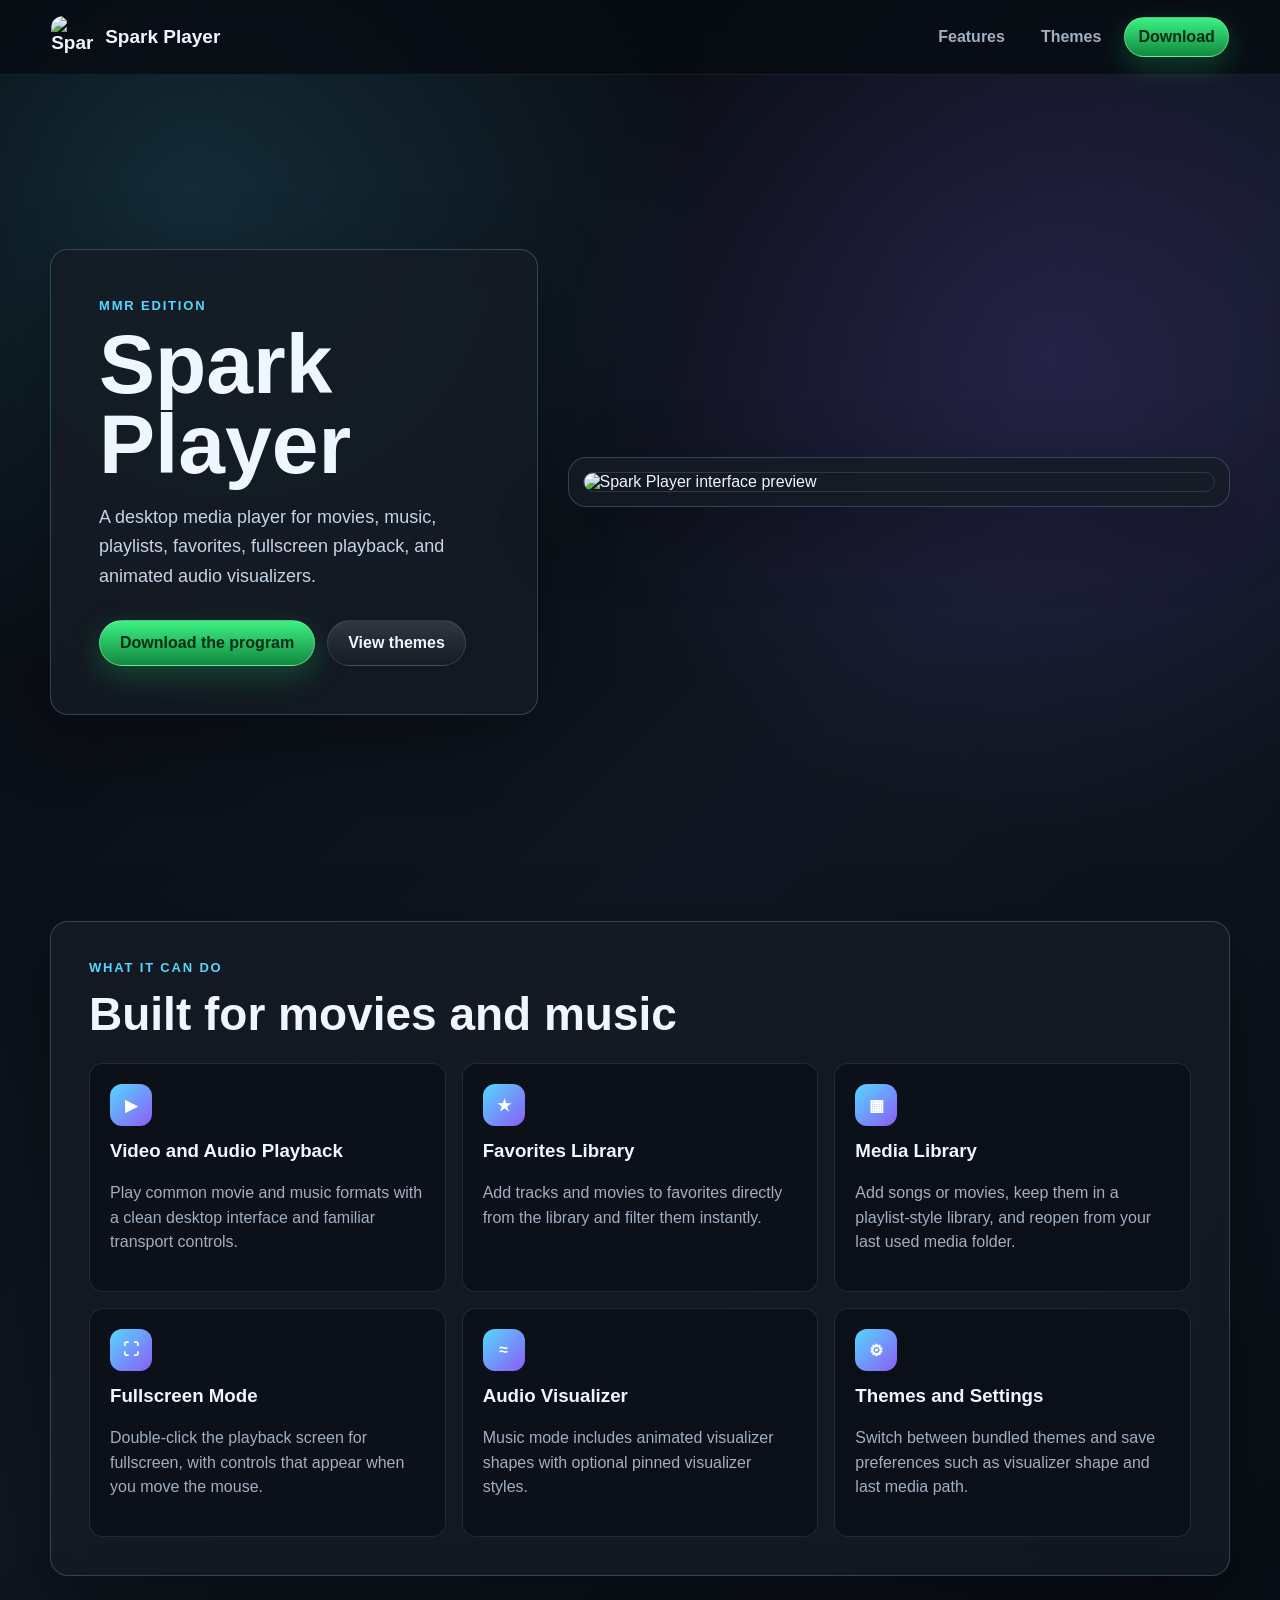
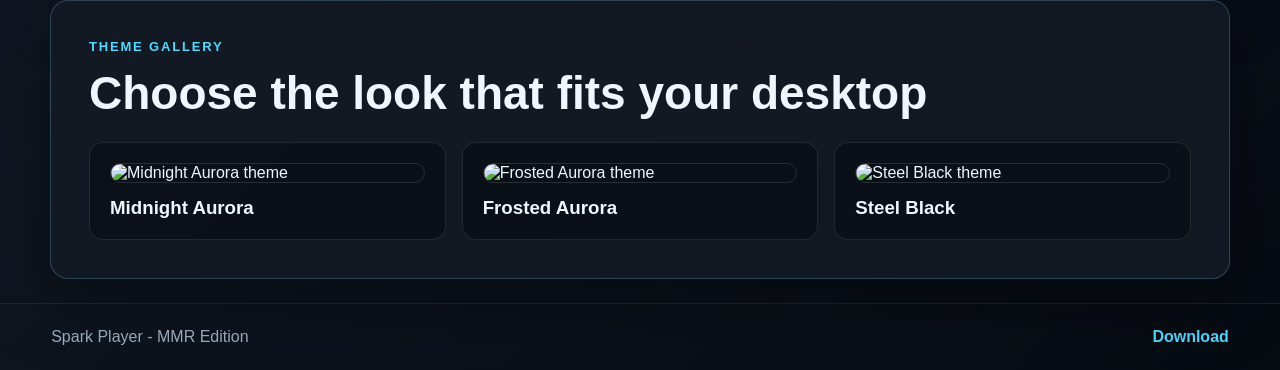
==== index.html @ 596bd207 "first upload" ====
<!doctype html>
<html lang="en">
<head>
  <meta charset="utf-8">
  <meta name="viewport" content="width=device-width, initial-scale=1">
  <title>Spark Player - Premium Media Suite</title>
  <link rel="stylesheet" href="styles.css">
</head>
<body>
  <header class="site-header">
    <a class="brand" href="index.html">
      <img src="assets/spark-icon.png" alt="Spark Player icon">
      <span>Spark Player</span>
    </a>
    <nav>
      <a href="#features">Features</a>
      <a href="#themes">Themes</a>
      <a href="download.html" class="nav-button">Download</a>
    </nav>
  </header>

  <main>
    <section class="hero">
      <div class="hero-copy">
        <p class="eyebrow">MMR Edition</p>
        <h1>Spark Player</h1>
        <p class="lead">A desktop media player for movies, music, playlists, favorites, fullscreen playback, and animated audio visualizers.</p>
        <div class="hero-actions">
          <a class="primary-action" href="download.html">Download the program</a>
          <a class="secondary-action" href="#themes">View themes</a>
        </div>
      </div>
      <div class="hero-preview">
        <img src="assets/themes/steel-ui.png" alt="Spark Player interface preview">
      </div>
    </section>

    <section id="features" class="section">
      <div class="section-title">
        <p class="eyebrow">What it can do</p>
        <h2>Built for movies and music</h2>
      </div>
      <div class="feature-grid">
        <article>
          <span class="feature-icon">▶</span>
          <h3>Video and Audio Playback</h3>
          <p>Play common movie and music formats with a clean desktop interface and familiar transport controls.</p>
        </article>
        <article>
          <span class="feature-icon">★</span>
          <h3>Favorites Library</h3>
          <p>Add tracks and movies to favorites directly from the library and filter them instantly.</p>
        </article>
        <article>
          <span class="feature-icon">▦</span>
          <h3>Media Library</h3>
          <p>Add songs or movies, keep them in a playlist-style library, and reopen from your last used media folder.</p>
        </article>
        <article>
          <span class="feature-icon">⛶</span>
          <h3>Fullscreen Mode</h3>
          <p>Double-click the playback screen for fullscreen, with controls that appear when you move the mouse.</p>
        </article>
        <article>
          <span class="feature-icon">≈</span>
          <h3>Audio Visualizer</h3>
          <p>Music mode includes animated visualizer shapes with optional pinned visualizer styles.</p>
        </article>
        <article>
          <span class="feature-icon">⚙</span>
          <h3>Themes and Settings</h3>
          <p>Switch between bundled themes and save preferences such as visualizer shape and last media path.</p>
        </article>
      </div>
    </section>

    <section id="themes" class="section">
      <div class="section-title">
        <p class="eyebrow">Theme gallery</p>
        <h2>Choose the look that fits your desktop</h2>
      </div>
      <div class="theme-grid">
        <article class="theme-card">
          <img src="assets/themes/midnight-ui.png" alt="Midnight Aurora theme">
          <h3>Midnight Aurora</h3>
        </article>
        <article class="theme-card">
          <img src="assets/themes/frosted-ui.png" alt="Frosted Aurora theme">
          <h3>Frosted Aurora</h3>
        </article>
        <article class="theme-card">
          <img src="assets/themes/steel-ui.png" alt="Steel Black theme">
          <h3>Steel Black</h3>
        </article>
      </div>
    </section>
  </main>

  <footer>
    <span>Spark Player - MMR Edition</span>
    <a href="download.html">Download</a>
  </footer>
</body>
</html>
---- styles.css ----
:root {
  --bg: #070b12;
  --panel: rgba(21, 27, 37, 0.82);
  --panel-strong: #111821;
  --line: rgba(125, 211, 252, 0.24);
  --text: #eef6ff;
  --muted: #9fb0c3;
  --accent: #29e87c;
  --cyan: #55d7ff;
  --violet: #8b5cf6;
  --danger: #ef4444;
  --radius: 18px;
}

* {
  box-sizing: border-box;
}

html {
  scroll-behavior: smooth;
}

body {
  margin: 0;
  min-height: 100vh;
  color: var(--text);
  font-family: "Segoe UI", Arial, sans-serif;
  background:
    radial-gradient(circle at 15% 10%, rgba(85, 215, 255, 0.16), transparent 32rem),
    radial-gradient(circle at 82% 18%, rgba(139, 92, 246, 0.18), transparent 30rem),
    linear-gradient(135deg, #05070c 0%, #101722 48%, #070b12 100%);
}

a {
  color: inherit;
  text-decoration: none;
}

.site-header {
  position: sticky;
  top: 0;
  z-index: 10;
  display: flex;
  align-items: center;
  justify-content: space-between;
  gap: 24px;
  padding: 16px clamp(18px, 4vw, 56px);
  background: rgba(7, 11, 18, 0.82);
  border-bottom: 1px solid rgba(255, 255, 255, 0.08);
  backdrop-filter: blur(18px);
}

.brand {
  display: inline-flex;
  align-items: center;
  gap: 12px;
  font-size: 19px;
  font-weight: 800;
}

.brand img {
  width: 42px;
  height: 42px;
  border-radius: 12px;
}

nav {
  display: flex;
  align-items: center;
  gap: 10px;
}

nav a {
  padding: 10px 13px;
  color: var(--muted);
  font-weight: 700;
}

nav a:hover {
  color: var(--text);
}

.nav-button,
.primary-action,
.download-button {
  border: 1px solid rgba(134, 239, 172, 0.55);
  border-radius: 999px;
  background: linear-gradient(180deg, #3df084, #128940);
  color: #052e16;
  box-shadow: 0 10px 28px rgba(34, 197, 94, 0.28);
}

main {
  width: min(1180px, calc(100% - 36px));
  margin: 0 auto;
}

.hero {
  display: grid;
  grid-template-columns: minmax(0, 0.92fr) minmax(420px, 1.25fr);
  gap: 30px;
  align-items: center;
  min-height: calc(100vh - 78px);
  padding: 34px 0 42px;
}

.hero-copy,
.hero-preview,
.section,
.download-hero,
.download-card,
.release-note {
  border: 1px solid var(--line);
  border-radius: var(--radius);
  background: var(--panel);
  box-shadow: 0 22px 70px rgba(0, 0, 0, 0.34);
  backdrop-filter: blur(18px);
}

.hero-copy {
  padding: clamp(28px, 4vw, 48px);
}

.eyebrow {
  margin: 0 0 12px;
  color: var(--cyan);
  font-size: 13px;
  font-weight: 800;
  letter-spacing: 0.14em;
  text-transform: uppercase;
}

h1,
h2,
h3,
p {
  margin-top: 0;
}

h1 {
  margin-bottom: 18px;
  font-size: clamp(46px, 7vw, 84px);
  line-height: 0.95;
  letter-spacing: 0;
}

.lead {
  max-width: 62ch;
  color: #c5d5e7;
  font-size: 18px;
  line-height: 1.65;
}

.hero-actions {
  display: flex;
  flex-wrap: wrap;
  gap: 12px;
  margin-top: 28px;
}

.primary-action,
.secondary-action,
.download-button {
  display: inline-flex;
  align-items: center;
  justify-content: center;
  min-height: 46px;
  padding: 0 20px;
  font-weight: 800;
}

.secondary-action,
.download-button.muted {
  border: 1px solid rgba(255, 255, 255, 0.12);
  border-radius: 999px;
  background: linear-gradient(180deg, #303743, #161b24);
  color: var(--text);
  box-shadow: none;
}

.hero-preview {
  padding: 14px;
}

.hero-preview img,
.theme-card img {
  display: block;
  width: 100%;
  border-radius: 14px;
  border: 1px solid rgba(255, 255, 255, 0.12);
}

.section {
  margin: 24px 0;
  padding: clamp(24px, 4vw, 38px);
}

.section-title {
  margin-bottom: 22px;
}

.section-title h2,
.download-hero h1 {
  margin-bottom: 0;
  font-size: clamp(30px, 4vw, 46px);
}

.feature-grid,
.theme-grid,
.download-grid {
  display: grid;
  gap: 16px;
}

.feature-grid {
  grid-template-columns: repeat(3, minmax(0, 1fr));
}

.feature-grid article,
.theme-card {
  min-height: 100%;
  padding: 20px;
  border: 1px solid rgba(255, 255, 255, 0.1);
  border-radius: 14px;
  background: rgba(4, 8, 14, 0.46);
}

.feature-icon {
  display: grid;
  width: 42px;
  height: 42px;
  margin-bottom: 14px;
  place-items: center;
  border-radius: 12px;
  background: linear-gradient(135deg, var(--cyan), var(--violet));
  color: white;
  font-weight: 900;
}

.feature-grid p,
.theme-card p,
.download-card p,
.release-note p {
  color: var(--muted);
  line-height: 1.55;
}

.theme-grid {
  grid-template-columns: repeat(3, minmax(0, 1fr));
}

.theme-card h3 {
  margin: 14px 0 0;
}

.download-hero {
  margin: 34px 0 20px;
  padding: clamp(28px, 5vw, 52px);
}

.download-grid {
  grid-template-columns: repeat(3, minmax(0, 1fr));
  margin-bottom: 22px;
}

.download-card {
  display: grid;
  grid-template-rows: auto 1fr auto;
  gap: 16px;
  padding: 24px;
}

.primary-download {
  border-color: rgba(134, 239, 172, 0.54);
}

.platform-icon {
  display: grid;
  width: 58px;
  height: 58px;
  place-items: center;
  border-radius: 16px;
  background: linear-gradient(135deg, #55d7ff, #1d4ed8);
}

.windows-icon {
  grid-template-columns: 1fr 1fr;
  grid-template-rows: 1fr 1fr;
  gap: 4px;
  padding: 11px;
}

.windows-icon span {
  background: white;
  border-radius: 2px;
}

.windows-icon.small {
  background: linear-gradient(135deg, #a3aab8, #475569);
}

.apple-icon {
  font-size: 34px;
  background: linear-gradient(135deg, #f8fafc, #94a3b8);
  color: #111827;
}

.release-note {
  margin-bottom: 34px;
  padding: 22px;
}

code {
  padding: 2px 6px;
  border-radius: 6px;
  background: rgba(255, 255, 255, 0.08);
  color: #b5f7ff;
}

footer {
  display: flex;
  justify-content: space-between;
  gap: 20px;
  padding: 24px clamp(18px, 4vw, 56px);
  color: var(--muted);
  border-top: 1px solid rgba(255, 255, 255, 0.08);
}

footer a {
  color: var(--cyan);
  font-weight: 800;
}

@media (max-width: 900px) {
  .hero,
  .feature-grid,
  .theme-grid,
  .download-grid {
    grid-template-columns: 1fr;
  }

  .hero {
    min-height: auto;
  }

  .site-header {
    align-items: flex-start;
    flex-direction: column;
  }
}

@media (max-width: 560px) {
  nav {
    flex-wrap: wrap;
  }

  h1 {
    font-size: 44px;
  }

  footer {
    flex-direction: column;
  }
}
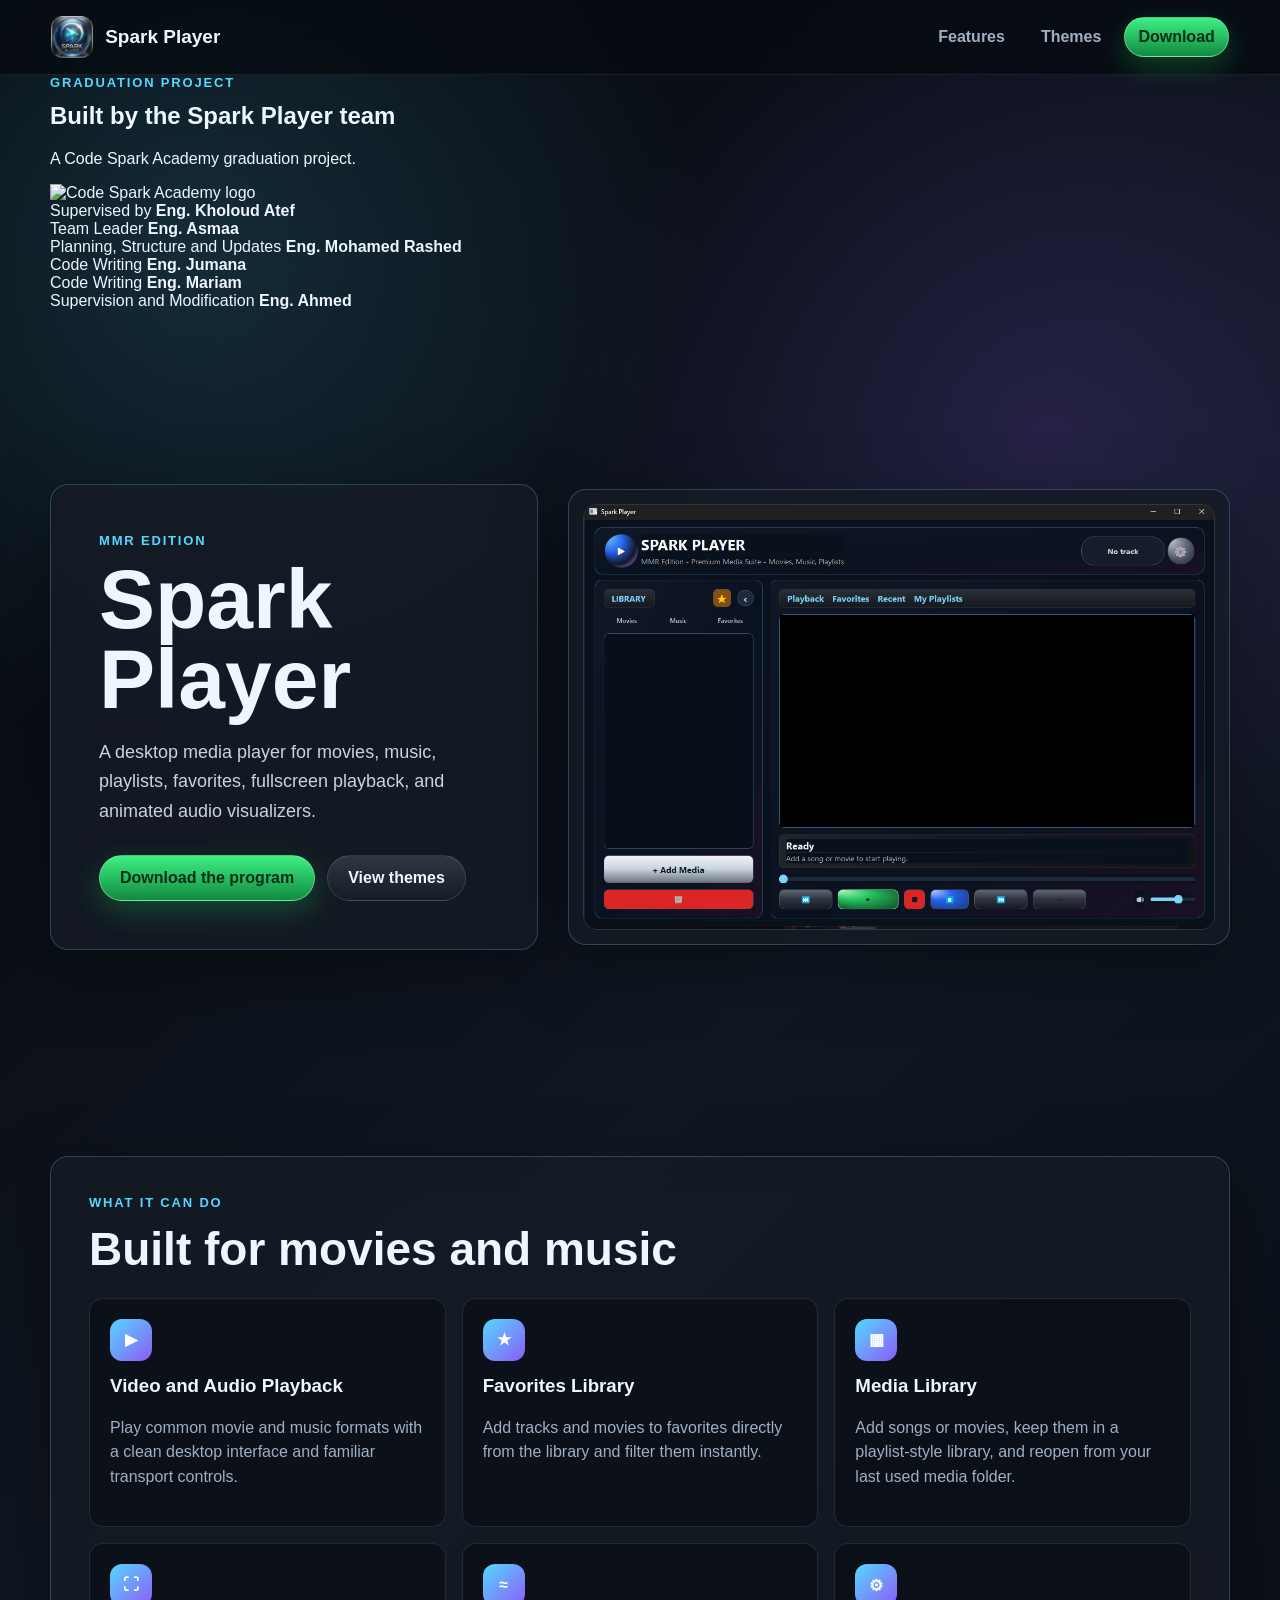
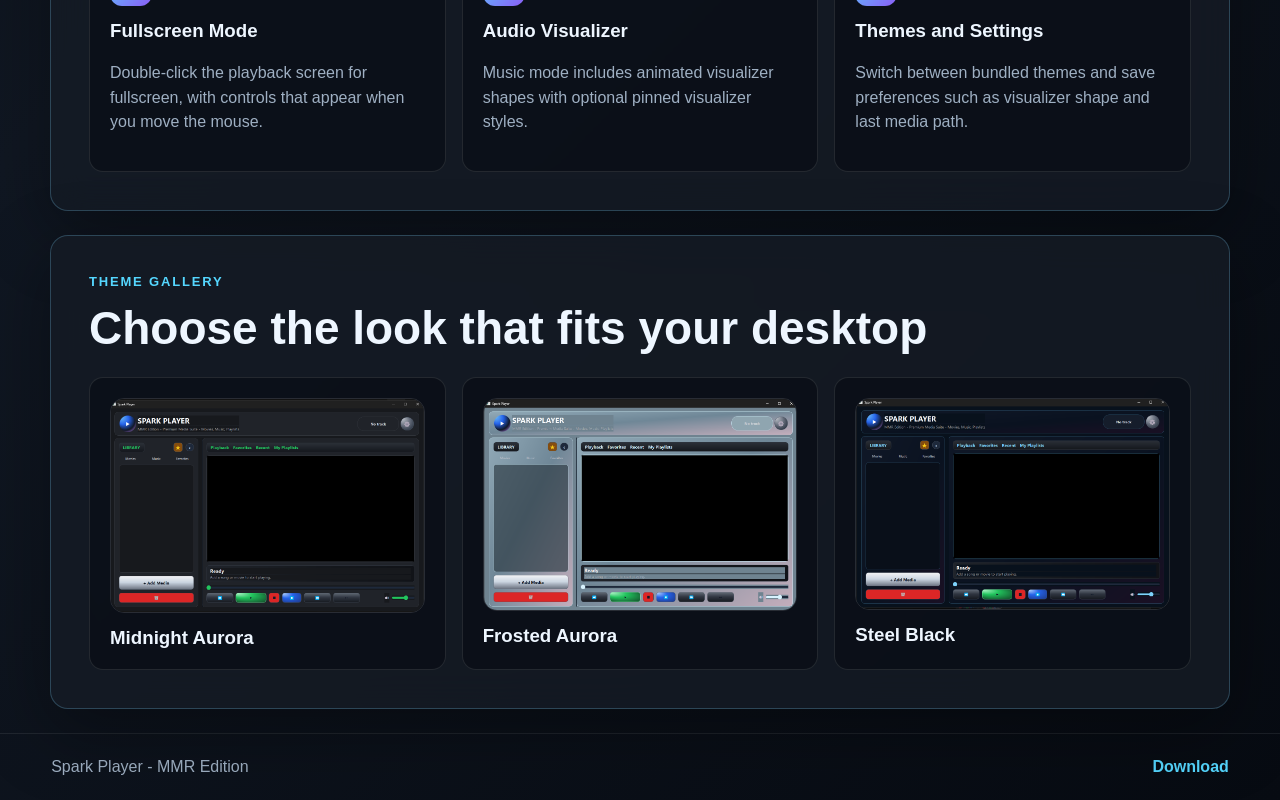
==== commit aefcc05e: "Add credits section to index.html Added a credits section with team information and project details." ====
--- a/index.html
+++ b/index.html
@@ -20,6 +20,43 @@
   </header>
 
   <main>
+    <section class="credits-card">
+      <div class="credits-heading">
+        <div>
+          <p class="eyebrow">Graduation Project</p>
+          <h2>Built by the Spark Player team</h2>
+          <p class="credits-subtitle">A Code Spark Academy graduation project.</p>
+        </div>
+        <img src="assets/code-spark-logo.png" alt="Code Spark Academy logo">
+      </div>
+      <div class="credits-grid">
+        <div class="lead-credit">
+          <span>Supervised by</span>
+          <strong>Eng. Kholoud Atef</strong>
+        </div>
+        <div>
+          <span>Team Leader</span>
+          <strong>Eng. Asmaa</strong>
+        </div>
+        <div>
+          <span>Planning, Structure and Updates</span>
+          <strong>Eng. Mohamed Rashed</strong>
+        </div>
+        <div>
+          <span>Code Writing</span>
+          <strong>Eng. Jumana</strong>
+        </div>
+        <div>
+          <span>Code Writing</span>
+          <strong>Eng. Mariam</strong>
+        </div>
+        <div>
+          <span>Supervision and Modification</span>
+          <strong>Eng. Ahmed</strong>
+        </div>
+      </div>
+    </section>
+
     <section class="hero">
       <div class="hero-copy">
         <p class="eyebrow">MMR Edition</p>
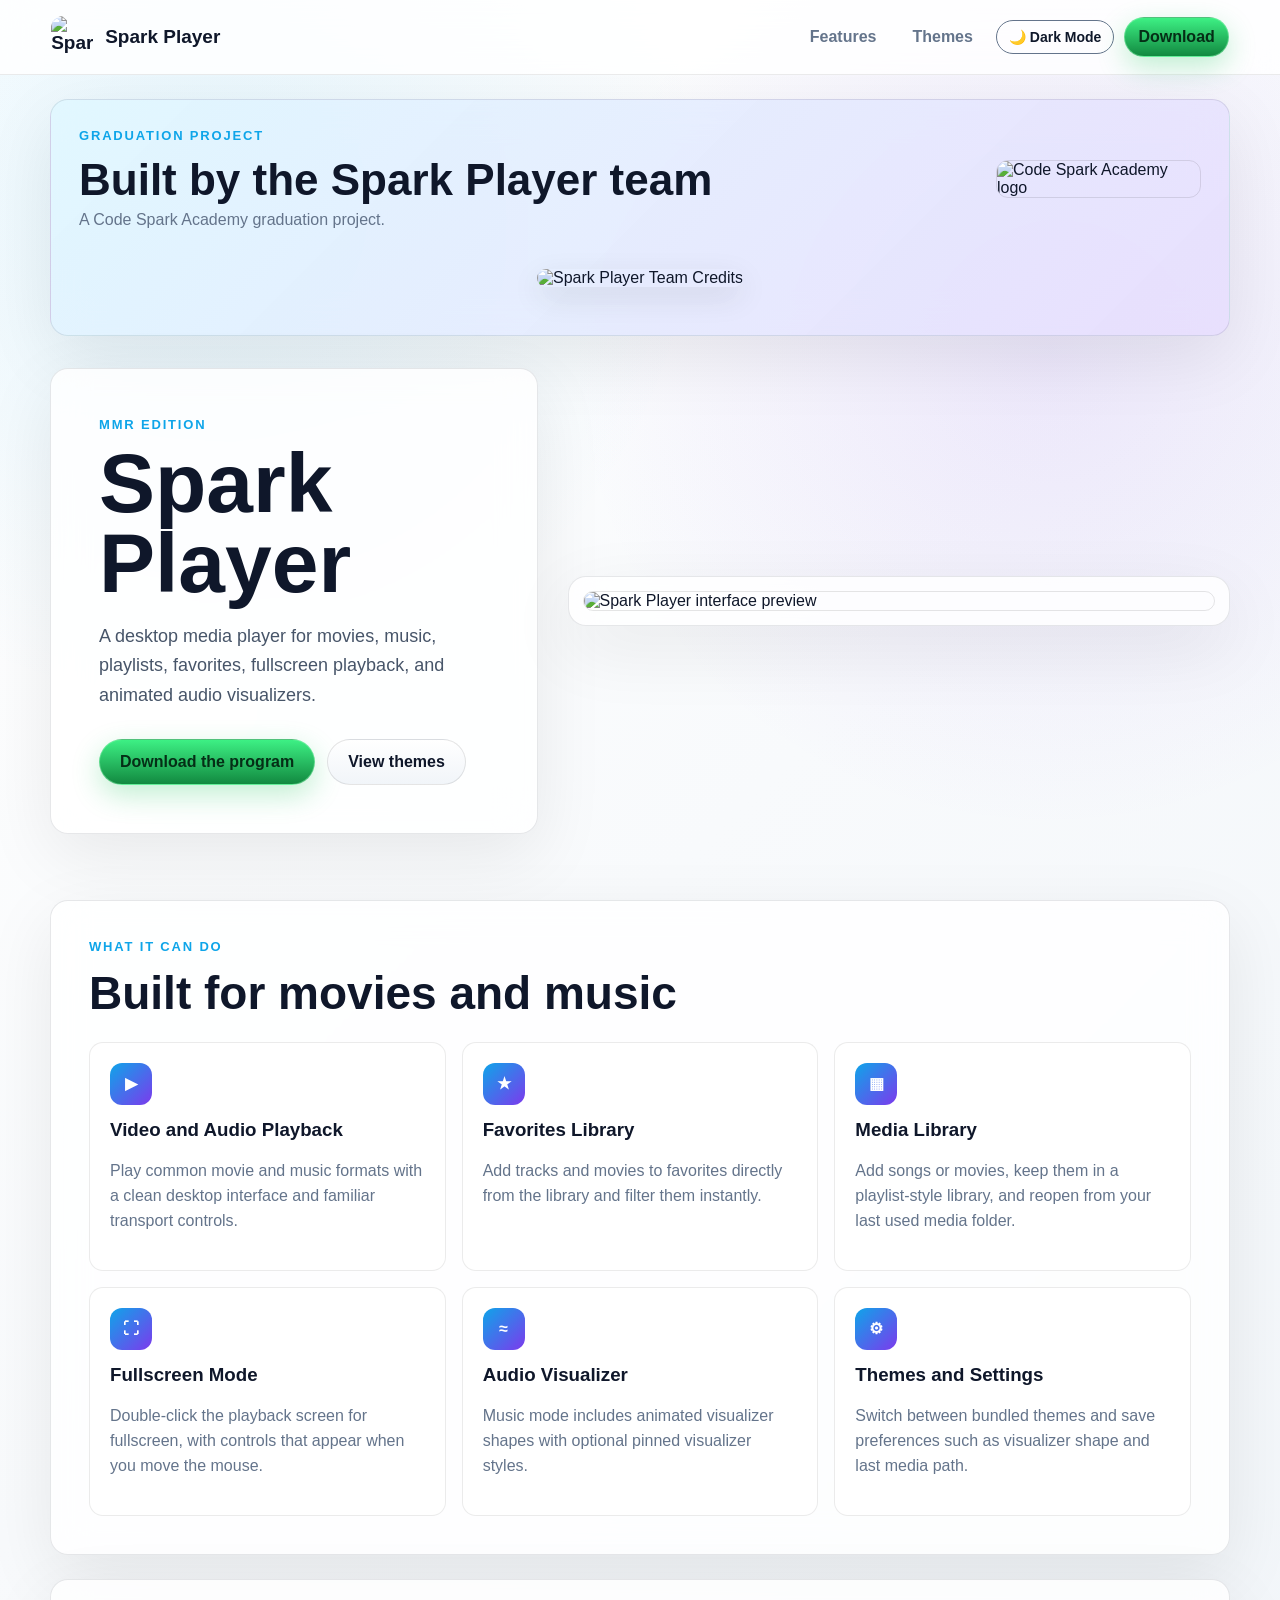
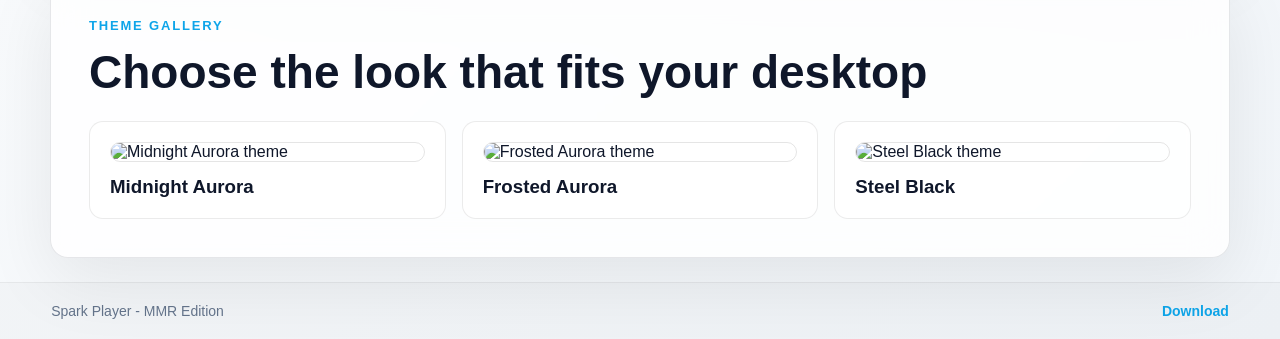
==== commit 1c1da8f0: "Add files via upload" ====
--- a/index.html
+++ b/index.html
@@ -5,16 +5,22 @@
   <meta name="viewport" content="width=device-width, initial-scale=1">
   <title>Spark Player - Premium Media Suite</title>
   <link rel="stylesheet" href="styles.css">
+  <script>
+    if (localStorage.getItem('theme') === 'dark') {
+      document.documentElement.setAttribute('data-theme', 'dark');
+    }
+  </script>
 </head>
 <body>
   <header class="site-header">
     <a class="brand" href="index.html">
-      <img src="assets/spark-icon.png" alt="Spark Player icon">
+      <img src="assets/logo.ico" alt="Spark Player icon">
       <span>Spark Player</span>
     </a>
     <nav>
       <a href="#features">Features</a>
       <a href="#themes">Themes</a>
+      <button id="theme-toggle" class="theme-toggle">🌙 Dark Mode</button>
       <a href="download.html" class="nav-button">Download</a>
     </nav>
   </header>
@@ -29,31 +35,8 @@
         </div>
         <img src="assets/code-spark-logo.png" alt="Code Spark Academy logo">
       </div>
-      <div class="credits-grid">
-        <div class="lead-credit">
-          <span>Supervised by</span>
-          <strong>Eng. Kholoud Atef</strong>
-        </div>
-        <div>
-          <span>Team Leader</span>
-          <strong>Eng. Asmaa</strong>
-        </div>
-        <div>
-          <span>Planning, Structure and Updates</span>
-          <strong>Eng. Mohamed Rashed</strong>
-        </div>
-        <div>
-          <span>Code Writing</span>
-          <strong>Eng. Jumana</strong>
-        </div>
-        <div>
-          <span>Code Writing</span>
-          <strong>Eng. Mariam</strong>
-        </div>
-        <div>
-          <span>Supervision and Modification</span>
-          <strong>Eng. Ahmed</strong>
-        </div>
+      <div class="credits-timeline-image" style="text-align: center; margin-top: 40px; margin-bottom: 20px;">
+        <img src="assets/credits.png" alt="Spark Player Team Credits" class="credits-img">
       </div>
     </section>
 
@@ -137,5 +120,6 @@
     <span>Spark Player - MMR Edition</span>
     <a href="download.html">Download</a>
   </footer>
+  <script src="script.js"></script>
 </body>
 </html>
--- a/styles.css
+++ b/styles.css
@@ -1,4 +1,494 @@
 :root {
+  --bg: #f8fafc;
+  --panel: rgba(255, 255, 255, 0.82);
+  --panel-strong: #f1f5f9;
+  --line: rgba(15, 23, 42, 0.1);
+  --text: #0f172a;
+  --muted: #64748b;
+  --accent: #16a34a;
+  --cyan: #0ea5e9;
+  --violet: #7c3aed;
+  --danger: #dc2626;
+  --radius: 18px;
+}
+
+* {
+  box-sizing: border-box;
+}
+
+html {
+  scroll-behavior: smooth;
+}
+
+body {
+  margin: 0;
+  min-height: 100vh;
+  display: flex;
+  flex-direction: column;
+  color: var(--text);
+  font-family: "Segoe UI", Arial, sans-serif;
+  background:
+    radial-gradient(circle at 15% 10%, rgba(14, 165, 233, 0.1), transparent 32rem),
+    radial-gradient(circle at 82% 18%, rgba(124, 58, 237, 0.1), transparent 30rem),
+    linear-gradient(135deg, #ffffff 0%, #f8fafc 48%, #f1f5f9 100%);
+}
+
+a {
+  color: inherit;
+  text-decoration: none;
+}
+
+.site-header {
+  position: sticky;
+  top: 0;
+  z-index: 10;
+  display: flex;
+  align-items: center;
+  justify-content: space-between;
+  gap: 24px;
+  padding: 16px clamp(18px, 4vw, 56px);
+  background: rgba(255, 255, 255, 0.82);
+  border-bottom: 1px solid rgba(0, 0, 0, 0.08);
+  backdrop-filter: blur(18px);
+}
+
+.brand {
+  display: inline-flex;
+  align-items: center;
+  gap: 12px;
+  font-size: 19px;
+  font-weight: 800;
+}
+
+.brand img {
+  width: 42px;
+  height: 42px;
+  border-radius: 12px;
+}
+
+nav {
+  display: flex;
+  align-items: center;
+  gap: 10px;
+}
+
+nav a {
+  padding: 10px 13px;
+  color: var(--muted);
+  font-weight: 700;
+}
+
+nav a:hover {
+  color: var(--text);
+}
+
+.nav-button,
+.primary-action {
+  border: 1px solid rgba(134, 239, 172, 0.55);
+  border-radius: 999px;
+  background: linear-gradient(180deg, #3df084, #128940);
+  color: #052e16;
+  box-shadow: 0 10px 28px rgba(34, 197, 94, 0.28);
+}
+
+main {
+  flex: 1;
+  width: min(1180px, calc(100% - 36px));
+  margin: 0 auto;
+}
+
+.hero {
+  display: grid;
+  grid-template-columns: minmax(0, 0.92fr) minmax(420px, 1.25fr);
+  gap: 30px;
+  align-items: center;
+  min-height: auto;
+  padding: 18px 0 42px;
+}
+
+.credits-card,
+.hero-copy,
+.hero-preview,
+.section,
+.download-hero,
+.download-card,
+.release-note {
+  border: 1px solid var(--line);
+  border-radius: var(--radius);
+  background: var(--panel);
+  box-shadow: 0 22px 70px rgba(0, 0, 0, 0.08);
+  backdrop-filter: blur(18px);
+}
+
+.hero-copy {
+  padding: clamp(28px, 4vw, 48px);
+}
+
+.credits-card {
+  margin: 24px 0 14px;
+  padding: clamp(18px, 3vw, 28px);
+  background:
+    linear-gradient(135deg, rgba(85, 215, 255, 0.16), rgba(139, 92, 246, 0.18)),
+    var(--panel);
+}
+
+.credits-card h2 {
+  margin-bottom: 6px;
+  font-size: clamp(28px, 4vw, 44px);
+}
+
+.credits-heading {
+  display: flex;
+  align-items: center;
+  justify-content: space-between;
+  gap: 20px;
+  margin-bottom: 18px;
+}
+
+.credits-heading img {
+  width: 205px;
+  max-width: 36vw;
+  border-radius: 12px;
+  border: 1px solid rgba(0, 0, 0, 0.1);
+}
+
+.credits-subtitle {
+  margin: 0;
+  color: var(--muted);
+}
+
+.credits-grid {
+  display: grid;
+  grid-template-columns: repeat(6, minmax(0, 1fr));
+  gap: 12px;
+}
+
+.credits-grid div {
+  min-height: 106px;
+  padding: 16px;
+  border: 1px solid rgba(0, 0, 0, 0.08);
+  border-radius: 14px;
+  background: rgba(255, 255, 255, 0.6);
+}
+
+.credits-grid .lead-credit {
+  border-color: rgba(134, 239, 172, 0.5);
+  background:
+    linear-gradient(135deg, rgba(41, 232, 124, 0.14), rgba(85, 215, 255, 0.14)),
+    rgba(255, 255, 255, 0.8);
+  box-shadow: 0 18px 44px rgba(34, 197, 94, 0.12);
+}
+
+.credits-grid .lead-credit span {
+  color: #065f46;
+}
+
+.credits-grid span {
+  display: block;
+  margin-bottom: 10px;
+  color: var(--muted);
+  font-size: 13px;
+  line-height: 1.35;
+}
+
+.credits-grid strong {
+  display: block;
+  color: var(--text);
+  font-size: 17px;
+  line-height: 1.35;
+}
+
+.eyebrow {
+  margin: 0 0 12px;
+  color: var(--cyan);
+  font-size: 13px;
+  font-weight: 800;
+  letter-spacing: 0.14em;
+  text-transform: uppercase;
+}
+
+h1,
+h2,
+h3,
+p {
+  margin-top: 0;
+}
+
+h1 {
+  margin-bottom: 18px;
+  font-size: clamp(46px, 7vw, 84px);
+  line-height: 0.95;
+  letter-spacing: 0;
+}
+
+.lead {
+  max-width: 62ch;
+  color: #475569;
+  font-size: 18px;
+  line-height: 1.65;
+}
+
+.hero-actions {
+  display: flex;
+  flex-wrap: wrap;
+  gap: 12px;
+  margin-top: 28px;
+}
+
+.primary-action,
+.secondary-action,
+.download-button {
+  display: inline-flex;
+  align-items: center;
+  justify-content: center;
+  min-height: 46px;
+  padding: 0 20px;
+  font-weight: 800;
+}
+
+.secondary-action,
+.download-button {
+  border: 1px solid rgba(0, 0, 0, 0.1);
+  border-radius: 999px;
+  background: linear-gradient(180deg, #ffffff, #f1f5f9);
+  color: var(--text);
+  box-shadow: none;
+  transition: all 0.3s ease;
+}
+
+.hero-preview {
+  padding: 14px;
+}
+
+.hero-preview img,
+.theme-card img {
+  display: block;
+  width: 100%;
+  border-radius: 14px;
+  border: 1px solid rgba(0, 0, 0, 0.1);
+}
+
+.section {
+  margin: 24px 0;
+  padding: clamp(24px, 4vw, 38px);
+}
+
+.section-title {
+  margin-bottom: 22px;
+}
+
+.section-title h2,
+.download-hero h1 {
+  margin-bottom: 0;
+  font-size: clamp(30px, 4vw, 46px);
+}
+
+.feature-grid,
+.theme-grid,
+.download-grid {
+  display: grid;
+  gap: 16px;
+}
+
+.feature-grid {
+  grid-template-columns: repeat(3, minmax(0, 1fr));
+}
+
+.feature-grid article,
+.theme-card {
+  min-height: 100%;
+  padding: 20px;
+  border: 1px solid rgba(0, 0, 0, 0.08);
+  border-radius: 14px;
+  background: rgba(255, 255, 255, 0.6);
+}
+
+.feature-icon {
+  display: grid;
+  width: 42px;
+  height: 42px;
+  margin-bottom: 14px;
+  place-items: center;
+  border-radius: 12px;
+  background: linear-gradient(135deg, var(--cyan), var(--violet));
+  color: white;
+  font-weight: 900;
+}
+
+.feature-grid p,
+.theme-card p,
+.download-card p,
+.release-note p {
+  color: var(--muted);
+  line-height: 1.55;
+}
+
+.theme-grid {
+  grid-template-columns: repeat(3, minmax(0, 1fr));
+}
+
+.theme-card h3 {
+  margin: 14px 0 0;
+}
+
+.download-hero {
+  margin: 34px 0 20px;
+  padding: clamp(28px, 5vw, 52px);
+}
+
+.download-grid {
+  grid-template-columns: repeat(3, minmax(0, 1fr));
+  margin-bottom: 22px;
+}
+
+.download-card {
+  display: grid;
+  grid-template-rows: auto 1fr auto;
+  gap: 16px;
+  padding: 24px;
+  transition: all 0.3s cubic-bezier(0.4, 0, 0.2, 1);
+  cursor: pointer;
+}
+
+.download-card:hover {
+  border-color: rgba(134, 239, 172, 0.54);
+  transform: translateY(-4px);
+  box-shadow: 0 20px 40px rgba(34, 197, 94, 0.1);
+}
+
+.download-card:hover .download-button {
+  border: 1px solid rgba(134, 239, 172, 0.55);
+  background: linear-gradient(180deg, #3df084, #128940);
+  color: #052e16;
+  box-shadow: 0 10px 28px rgba(34, 197, 94, 0.28);
+}
+
+.platform-icon {
+  display: grid;
+  width: 58px;
+  height: 58px;
+  place-items: center;
+  border-radius: 16px;
+  background: linear-gradient(135deg, #55d7ff, #1d4ed8);
+}
+
+.windows-icon {
+  grid-template-columns: 1fr 1fr;
+  grid-template-rows: 1fr 1fr;
+  gap: 4px;
+  padding: 11px;
+}
+
+.windows-icon span {
+  background: white;
+  border-radius: 2px;
+}
+
+.windows-icon.small {
+  background: linear-gradient(135deg, #a3aab8, #475569);
+}
+
+.apple-icon {
+  font-size: 34px;
+  background: linear-gradient(135deg, #f8fafc, #94a3b8);
+  color: #111827;
+}
+
+.release-note {
+  margin-bottom: 34px;
+  padding: 22px;
+}
+
+code {
+  padding: 2px 6px;
+  border-radius: 6px;
+  background: rgba(0, 0, 0, 0.05);
+  color: #0369a1;
+}
+
+footer {
+  display: flex;
+  justify-content: space-between;
+  align-items: center;
+  gap: 20px;
+  padding: 20px clamp(18px, 4vw, 56px);
+  color: var(--muted);
+  background: rgba(0, 0, 0, 0.02);
+  border-top: 1px solid rgba(0, 0, 0, 0.05);
+  font-size: 14px;
+}
+
+footer a {
+  color: var(--cyan);
+  font-weight: 800;
+}
+
+@media (max-width: 900px) {
+  .hero,
+  .feature-grid,
+  .theme-grid,
+  .download-grid,
+  .credits-grid {
+    grid-template-columns: 1fr;
+  }
+
+  .hero {
+    min-height: auto;
+  }
+
+  .site-header {
+    align-items: flex-start;
+    flex-direction: column;
+  }
+
+  .credits-heading {
+    align-items: flex-start;
+    flex-direction: column;
+  }
+}
+
+@media (max-width: 560px) {
+  nav {
+    flex-wrap: wrap;
+  }
+
+  h1 {
+    font-size: 44px;
+  }
+
+  footer {
+    flex-direction: column;
+  }
+}
+
+/* Theme Toggle Button */
+.theme-toggle {
+  background: transparent;
+  border: 1px solid var(--muted);
+  color: var(--text);
+  padding: 8px 12px;
+  border-radius: 999px;
+  cursor: pointer;
+  font-weight: 700;
+  display: flex;
+  align-items: center;
+  gap: 6px;
+  transition: all 0.2s;
+  font-family: inherit;
+  font-size: 14px;
+}
+
+.theme-toggle:hover {
+  background: rgba(0, 0, 0, 0.05);
+  color: var(--text);
+}
+
+[data-theme="dark"] .theme-toggle:hover {
+  background: rgba(255, 255, 255, 0.1);
+}
+
+/* Dark Theme Overrides */
+[data-theme="dark"] {
   --bg: #070b12;
   --panel: rgba(21, 27, 37, 0.82);
   --panel-strong: #111821;
@@ -9,356 +499,105 @@
   --cyan: #55d7ff;
   --violet: #8b5cf6;
   --danger: #ef4444;
-  --radius: 18px;
-}
-
-* {
-  box-sizing: border-box;
-}
-
-html {
-  scroll-behavior: smooth;
-}
-
-body {
-  margin: 0;
-  min-height: 100vh;
-  color: var(--text);
-  font-family: "Segoe UI", Arial, sans-serif;
+}
+
+[data-theme="dark"] body {
   background:
     radial-gradient(circle at 15% 10%, rgba(85, 215, 255, 0.16), transparent 32rem),
     radial-gradient(circle at 82% 18%, rgba(139, 92, 246, 0.18), transparent 30rem),
     linear-gradient(135deg, #05070c 0%, #101722 48%, #070b12 100%);
 }
 
-a {
-  color: inherit;
-  text-decoration: none;
-}
-
-.site-header {
-  position: sticky;
-  top: 0;
-  z-index: 10;
-  display: flex;
-  align-items: center;
-  justify-content: space-between;
-  gap: 24px;
-  padding: 16px clamp(18px, 4vw, 56px);
+[data-theme="dark"] .site-header {
   background: rgba(7, 11, 18, 0.82);
   border-bottom: 1px solid rgba(255, 255, 255, 0.08);
-  backdrop-filter: blur(18px);
-}
-
-.brand {
-  display: inline-flex;
-  align-items: center;
-  gap: 12px;
-  font-size: 19px;
-  font-weight: 800;
-}
-
-.brand img {
-  width: 42px;
-  height: 42px;
-  border-radius: 12px;
-}
-
-nav {
-  display: flex;
-  align-items: center;
-  gap: 10px;
-}
-
-nav a {
-  padding: 10px 13px;
-  color: var(--muted);
-  font-weight: 700;
-}
-
-nav a:hover {
-  color: var(--text);
-}
-
-.nav-button,
-.primary-action,
-.download-button {
-  border: 1px solid rgba(134, 239, 172, 0.55);
-  border-radius: 999px;
-  background: linear-gradient(180deg, #3df084, #128940);
-  color: #052e16;
-  box-shadow: 0 10px 28px rgba(34, 197, 94, 0.28);
-}
-
-main {
-  width: min(1180px, calc(100% - 36px));
-  margin: 0 auto;
-}
-
-.hero {
-  display: grid;
-  grid-template-columns: minmax(0, 0.92fr) minmax(420px, 1.25fr);
-  gap: 30px;
-  align-items: center;
-  min-height: calc(100vh - 78px);
-  padding: 34px 0 42px;
-}
-
-.hero-copy,
-.hero-preview,
-.section,
-.download-hero,
-.download-card,
-.release-note {
-  border: 1px solid var(--line);
-  border-radius: var(--radius);
-  background: var(--panel);
+}
+
+[data-theme="dark"] .credits-card,
+[data-theme="dark"] .hero-copy,
+[data-theme="dark"] .hero-preview,
+[data-theme="dark"] .section,
+[data-theme="dark"] .download-hero,
+[data-theme="dark"] .download-card,
+[data-theme="dark"] .release-note {
   box-shadow: 0 22px 70px rgba(0, 0, 0, 0.34);
-  backdrop-filter: blur(18px);
-}
-
-.hero-copy {
-  padding: clamp(28px, 4vw, 48px);
-}
-
-.eyebrow {
-  margin: 0 0 12px;
-  color: var(--cyan);
-  font-size: 13px;
-  font-weight: 800;
-  letter-spacing: 0.14em;
-  text-transform: uppercase;
-}
-
-h1,
-h2,
-h3,
-p {
-  margin-top: 0;
-}
-
-h1 {
-  margin-bottom: 18px;
-  font-size: clamp(46px, 7vw, 84px);
-  line-height: 0.95;
-  letter-spacing: 0;
-}
-
-.lead {
-  max-width: 62ch;
+}
+
+[data-theme="dark"] .credits-heading img,
+[data-theme="dark"] .hero-preview img,
+[data-theme="dark"] .theme-card img {
+  border: 1px solid rgba(255, 255, 255, 0.14);
+}
+
+[data-theme="dark"] .credits-grid div,
+[data-theme="dark"] .feature-grid article,
+[data-theme="dark"] .theme-card {
+  border: 1px solid rgba(255, 255, 255, 0.11);
+  background: rgba(4, 8, 14, 0.42);
+}
+
+[data-theme="dark"] .credits-grid .lead-credit {
+  background:
+    linear-gradient(135deg, rgba(41, 232, 124, 0.14), rgba(85, 215, 255, 0.14)),
+    rgba(4, 8, 14, 0.58);
+}
+
+[data-theme="dark"] .credits-grid .lead-credit span {
+  color: #b7f7cb;
+}
+
+[data-theme="dark"] .lead {
   color: #c5d5e7;
-  font-size: 18px;
-  line-height: 1.65;
-}
-
-.hero-actions {
-  display: flex;
-  flex-wrap: wrap;
-  gap: 12px;
-  margin-top: 28px;
-}
-
-.primary-action,
-.secondary-action,
-.download-button {
-  display: inline-flex;
-  align-items: center;
-  justify-content: center;
-  min-height: 46px;
-  padding: 0 20px;
-  font-weight: 800;
-}
-
-.secondary-action,
-.download-button.muted {
+}
+
+[data-theme="dark"] .secondary-action,
+[data-theme="dark"] .download-button {
   border: 1px solid rgba(255, 255, 255, 0.12);
-  border-radius: 999px;
   background: linear-gradient(180deg, #303743, #161b24);
-  color: var(--text);
-  box-shadow: none;
-}
-
-.hero-preview {
-  padding: 14px;
-}
-
-.hero-preview img,
-.theme-card img {
-  display: block;
-  width: 100%;
-  border-radius: 14px;
-  border: 1px solid rgba(255, 255, 255, 0.12);
-}
-
-.section {
-  margin: 24px 0;
-  padding: clamp(24px, 4vw, 38px);
-}
-
-.section-title {
-  margin-bottom: 22px;
-}
-
-.section-title h2,
-.download-hero h1 {
-  margin-bottom: 0;
-  font-size: clamp(30px, 4vw, 46px);
-}
-
-.feature-grid,
-.theme-grid,
-.download-grid {
-  display: grid;
-  gap: 16px;
-}
-
-.feature-grid {
-  grid-template-columns: repeat(3, minmax(0, 1fr));
-}
-
-.feature-grid article,
-.theme-card {
-  min-height: 100%;
-  padding: 20px;
-  border: 1px solid rgba(255, 255, 255, 0.1);
-  border-radius: 14px;
-  background: rgba(4, 8, 14, 0.46);
-}
-
-.feature-icon {
-  display: grid;
-  width: 42px;
-  height: 42px;
-  margin-bottom: 14px;
-  place-items: center;
-  border-radius: 12px;
-  background: linear-gradient(135deg, var(--cyan), var(--violet));
-  color: white;
-  font-weight: 900;
-}
-
-.feature-grid p,
-.theme-card p,
-.download-card p,
-.release-note p {
-  color: var(--muted);
-  line-height: 1.55;
-}
-
-.theme-grid {
-  grid-template-columns: repeat(3, minmax(0, 1fr));
-}
-
-.theme-card h3 {
-  margin: 14px 0 0;
-}
-
-.download-hero {
-  margin: 34px 0 20px;
-  padding: clamp(28px, 5vw, 52px);
-}
-
-.download-grid {
-  grid-template-columns: repeat(3, minmax(0, 1fr));
-  margin-bottom: 22px;
-}
-
-.download-card {
-  display: grid;
-  grid-template-rows: auto 1fr auto;
-  gap: 16px;
-  padding: 24px;
-}
-
-.primary-download {
-  border-color: rgba(134, 239, 172, 0.54);
-}
-
-.platform-icon {
-  display: grid;
-  width: 58px;
-  height: 58px;
-  place-items: center;
-  border-radius: 16px;
-  background: linear-gradient(135deg, #55d7ff, #1d4ed8);
-}
-
-.windows-icon {
-  grid-template-columns: 1fr 1fr;
-  grid-template-rows: 1fr 1fr;
-  gap: 4px;
-  padding: 11px;
-}
-
-.windows-icon span {
-  background: white;
-  border-radius: 2px;
-}
-
-.windows-icon.small {
-  background: linear-gradient(135deg, #a3aab8, #475569);
-}
-
-.apple-icon {
-  font-size: 34px;
-  background: linear-gradient(135deg, #f8fafc, #94a3b8);
-  color: #111827;
-}
-
-.release-note {
-  margin-bottom: 34px;
-  padding: 22px;
-}
-
-code {
-  padding: 2px 6px;
-  border-radius: 6px;
+}
+
+[data-theme="dark"] code {
   background: rgba(255, 255, 255, 0.08);
   color: #b5f7ff;
 }
 
-footer {
-  display: flex;
-  justify-content: space-between;
-  gap: 20px;
-  padding: 24px clamp(18px, 4vw, 56px);
-  color: var(--muted);
-  border-top: 1px solid rgba(255, 255, 255, 0.08);
-}
-
-footer a {
-  color: var(--cyan);
-  font-weight: 800;
-}
-
-@media (max-width: 900px) {
-  .hero,
-  .feature-grid,
-  .theme-grid,
-  .download-grid {
-    grid-template-columns: 1fr;
-  }
-
-  .hero {
-    min-height: auto;
-  }
-
-  .site-header {
-    align-items: flex-start;
-    flex-direction: column;
-  }
-}
-
-@media (max-width: 560px) {
-  nav {
-    flex-wrap: wrap;
-  }
-
-  h1 {
-    font-size: 44px;
-  }
-
-  footer {
-    flex-direction: column;
-  }
-}
+[data-theme="dark"] footer {
+  background: rgba(0, 0, 0, 0.2);
+  border-top: 1px solid rgba(255, 255, 255, 0.05);
+}
+
+
+
+@media (max-width: 1000px) {
+  .wave-container { display: none; }
+  .credits-timeline { justify-content: center; }
+}
+
+[data-theme="dark"] .timeline-node {
+  filter: drop-shadow(0 10px 15px rgba(0,0,0,0.5));
+}
+
+[data-theme="dark"] .timeline-node .node-inner {
+  background: var(--panel-strong);
+  box-shadow: inset 0 0 15px rgba(0,0,0,0.2);
+}
+
+.credits-img {
+  width: 100%;
+  max-width: 1180px;
+  height: auto;
+  border-radius: 12px;
+  box-shadow: 0 10px 30px rgba(0,0,0,0.1);
+  transition: filter 0.3s ease;
+  object-fit: contain;
+}
+
+[data-theme="dark"] .credits-img {
+  filter: invert(1) hue-rotate(180deg) brightness(1.6) contrast(0.95);
+  box-shadow: 0 10px 30px rgba(0,0,0,0.5);
+}
+
+/* Also ensure the main logo adapts to dark mode if it's dark text */
+[data-theme="dark"] .logo img {
+  filter: brightness(0) invert(1);
+}
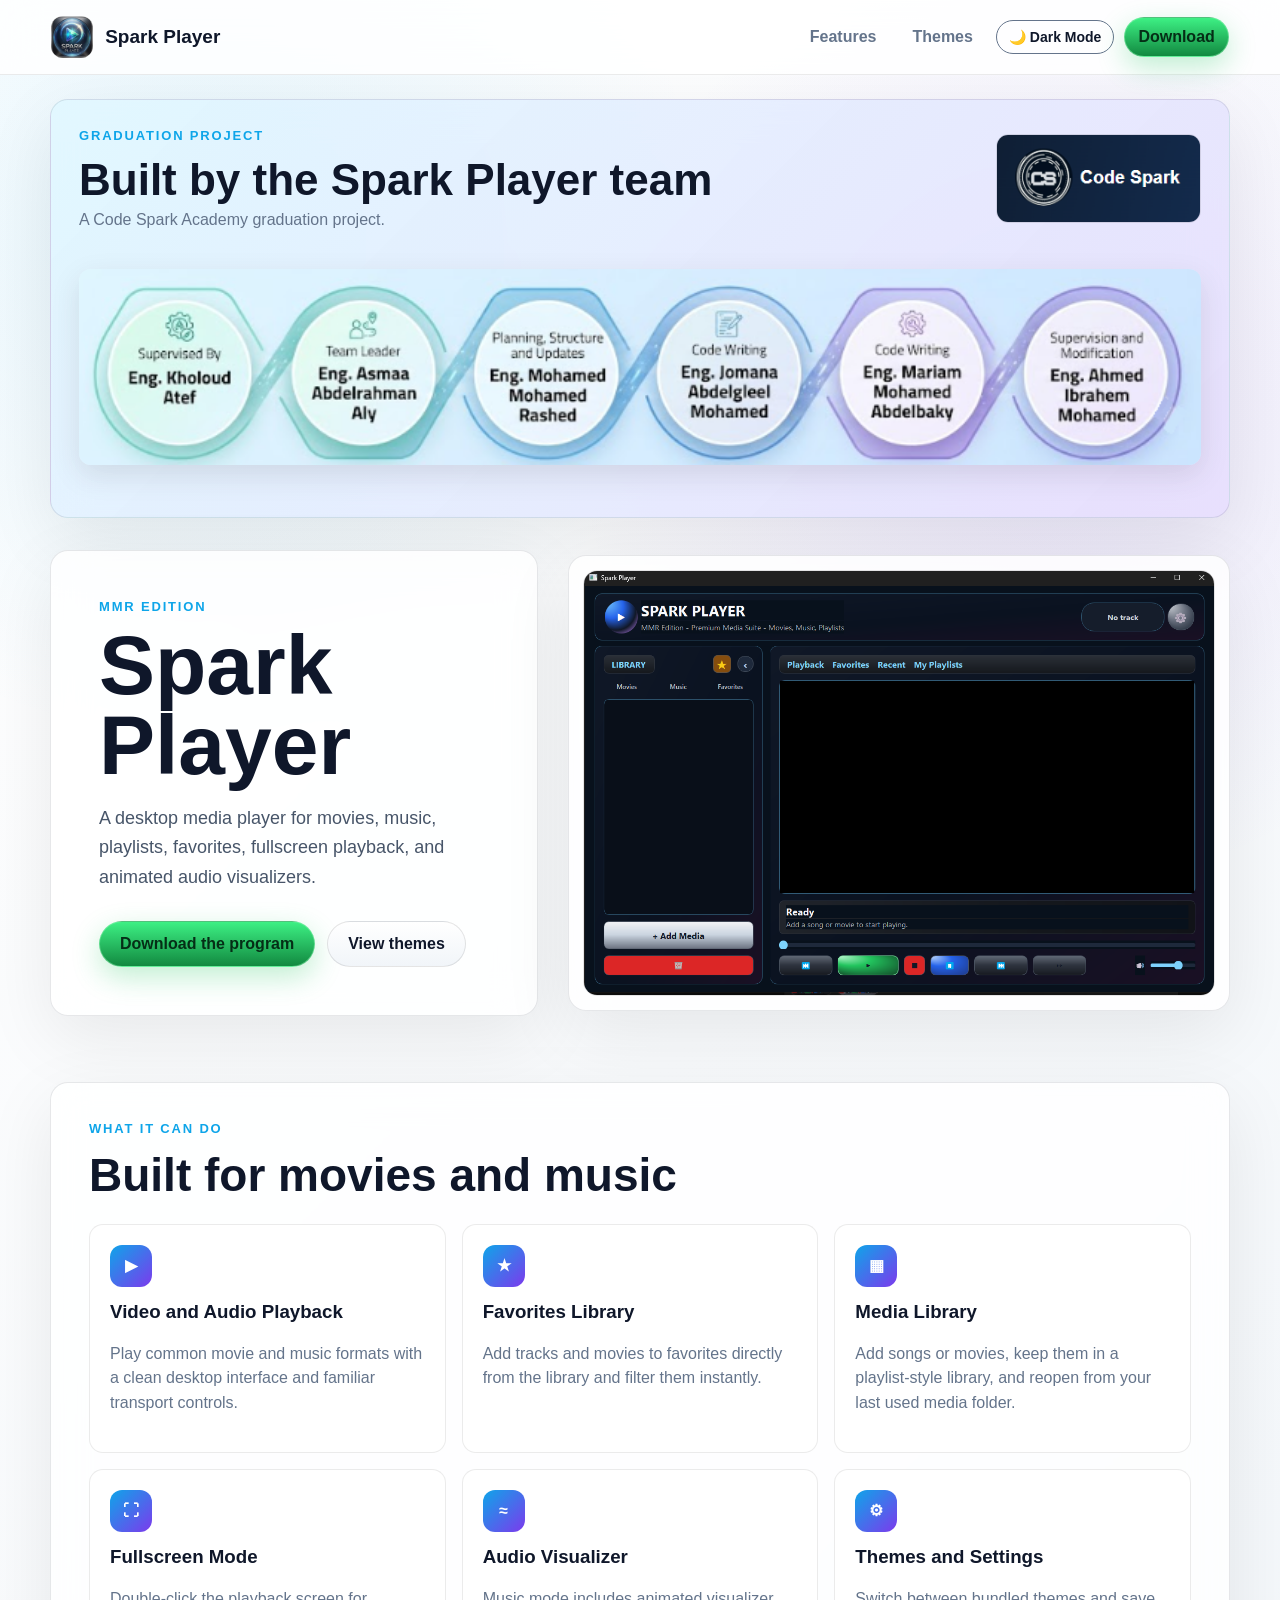
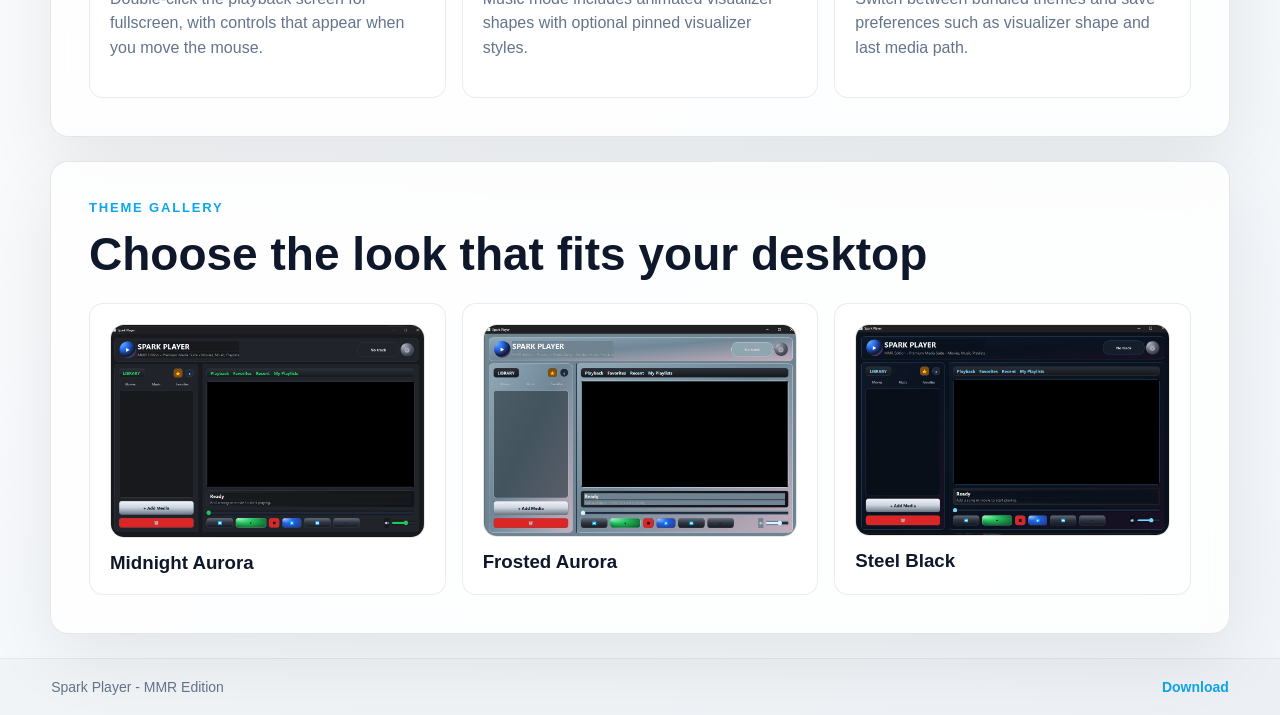
==== commit e6de45bf: "Update index.html" ====
--- a/index.html
+++ b/index.html
@@ -14,7 +14,7 @@
 <body>
   <header class="site-header">
     <a class="brand" href="index.html">
-      <img src="assets/logo.ico" alt="Spark Player icon">
+      <img src="assets/logo.png" alt="Spark Player icon">
       <span>Spark Player</span>
     </a>
     <nav>
